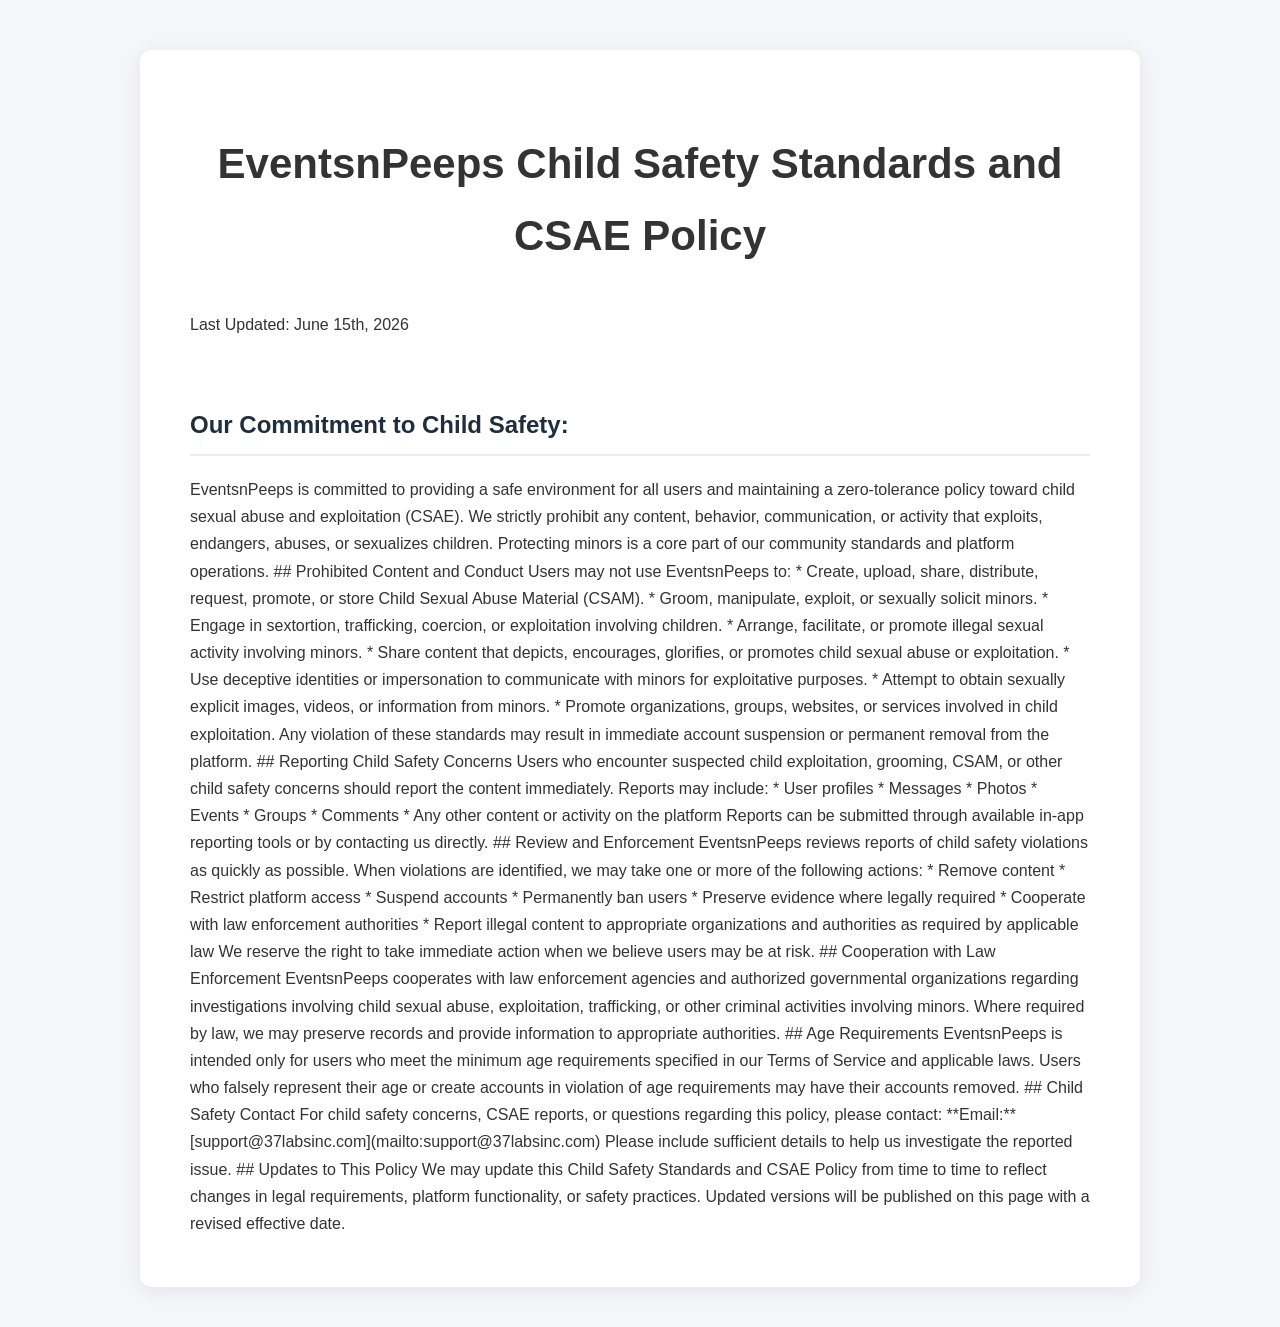
==== csae-policy/index.html @ 0b88aa5e "Added Child Safety Policy" ====
<!DOCTYPE html>
<html>
<head>
    <meta charset="utf-8">
    <title>EventsNPeeps - Child Safety Policy</title>
	<link rel="stylesheet" href="../css/privacy-policy.css">
</head>
<body style="font-family: sans-serif; padding-top: 50px;">
	<div class="policy-container">
		<h1>EventsnPeeps Child Safety Standards and CSAE Policy</h1>
		Last Updated: June 15th, 2026
		<br/>
		<br />
		<h2>Our Commitment to Child Safety:</h2>
		EventsnPeeps is committed to providing a safe environment for all users and maintaining a zero-tolerance policy toward child sexual abuse and exploitation (CSAE).

		We strictly prohibit any content, behavior, communication, or activity that exploits, endangers, abuses, or sexualizes children. Protecting minors is a core part of our community standards and platform operations.
		
		## Prohibited Content and Conduct
		
		Users may not use EventsnPeeps to:
		
		* Create, upload, share, distribute, request, promote, or store Child Sexual Abuse Material (CSAM).
		* Groom, manipulate, exploit, or sexually solicit minors.
		* Engage in sextortion, trafficking, coercion, or exploitation involving children.
		* Arrange, facilitate, or promote illegal sexual activity involving minors.
		* Share content that depicts, encourages, glorifies, or promotes child sexual abuse or exploitation.
		* Use deceptive identities or impersonation to communicate with minors for exploitative purposes.
		* Attempt to obtain sexually explicit images, videos, or information from minors.
		* Promote organizations, groups, websites, or services involved in child exploitation.
		
		Any violation of these standards may result in immediate account suspension or permanent removal from the platform.
		
		## Reporting Child Safety Concerns
		
		Users who encounter suspected child exploitation, grooming, CSAM, or other child safety concerns should report the content immediately.
		
		Reports may include:
		
		* User profiles
		* Messages
		* Photos
		* Events
		* Groups
		* Comments
		* Any other content or activity on the platform
		
		Reports can be submitted through available in-app reporting tools or by contacting us directly.
		
		## Review and Enforcement
		
		EventsnPeeps reviews reports of child safety violations as quickly as possible.
		
		When violations are identified, we may take one or more of the following actions:
		
		* Remove content
		* Restrict platform access
		* Suspend accounts
		* Permanently ban users
		* Preserve evidence where legally required
		* Cooperate with law enforcement authorities
		* Report illegal content to appropriate organizations and authorities as required by applicable law
		
		We reserve the right to take immediate action when we believe users may be at risk.
		
		## Cooperation with Law Enforcement
		
		EventsnPeeps cooperates with law enforcement agencies and authorized governmental organizations regarding investigations involving child sexual abuse, exploitation, trafficking, or other criminal activities involving minors.
		
		Where required by law, we may preserve records and provide information to appropriate authorities.
		
		## Age Requirements
		
		EventsnPeeps is intended only for users who meet the minimum age requirements specified in our Terms of Service and applicable laws.
		
		Users who falsely represent their age or create accounts in violation of age requirements may have their accounts removed.
		
		## Child Safety Contact
		
		For child safety concerns, CSAE reports, or questions regarding this policy, please contact:
		
		**Email:** [support@37labsinc.com](mailto:support@37labsinc.com)
		
		Please include sufficient details to help us investigate the reported issue.
		
		## Updates to This Policy
		
		We may update this Child Safety Standards and CSAE Policy from time to time to reflect changes in legal requirements, platform functionality, or safety practices. Updated versions will be published on this page with a revised effective date.
	</div>
</body>
</html>
---- css/privacy-policy.css ----
body {
    font-family: Arial, sans-serif;
    background-color: #f4f6f9;
    margin: 0;
    padding: 40px 20px;
    color: #333;
    line-height: 1.7;
}

.policy-container {
    max-width: 900px;
    margin: 0 auto;
    background: #ffffff;
    padding: 50px;
    border-radius: 12px;
    box-shadow: 0 4px 20px rgba(0,0,0,0.08);
}

.policy-container h1 {
    text-align: center;
    margin-bottom: 40px;
    font-size: 42px;
}

.policy-container h2 {
    margin-top: 40px;
    color: #1f2d3d;
    border-bottom: 2px solid #ececec;
    padding-bottom: 8px;
}

.policy-container p {
    margin-bottom: 15px;
}

.policy-container ul {
    margin-left: 25px;
    margin-bottom: 20px;
}

.policy-container li {
    margin-bottom: 8px;
}

.policy-container hr {
    border: none;
    border-top: 1px solid #ddd;
    margin: 35px 0;
}

.contact-box {
    margin-top: 40px;
    padding: 20px;
    background: #f8f9fb;
    border-left: 4px solid #1f2d3d;
    border-radius: 8px;
}

@media (max-width: 768px) {
    .policy-container {
        padding: 25px;
    }

    .policy-container h1 {
        font-size: 30px;
    }

    .policy-container h2 {
        font-size: 22px;
    }
}
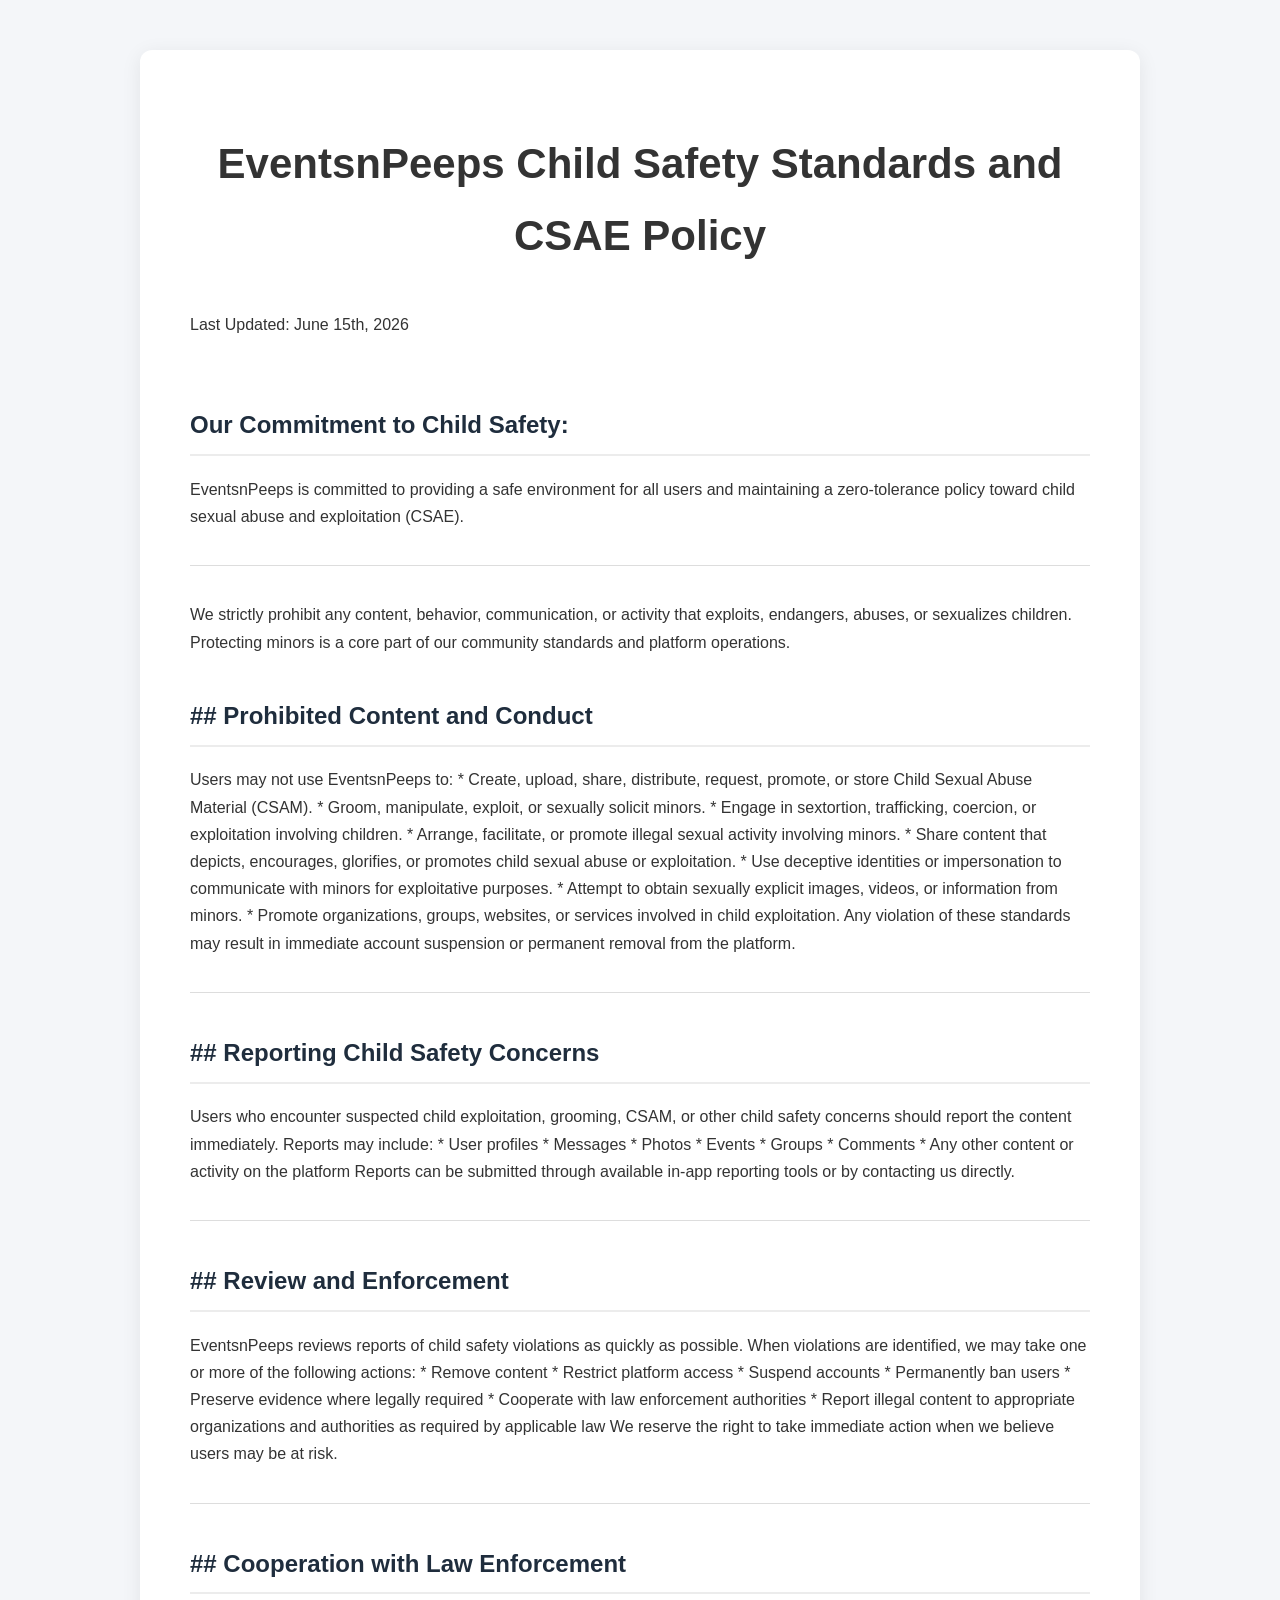
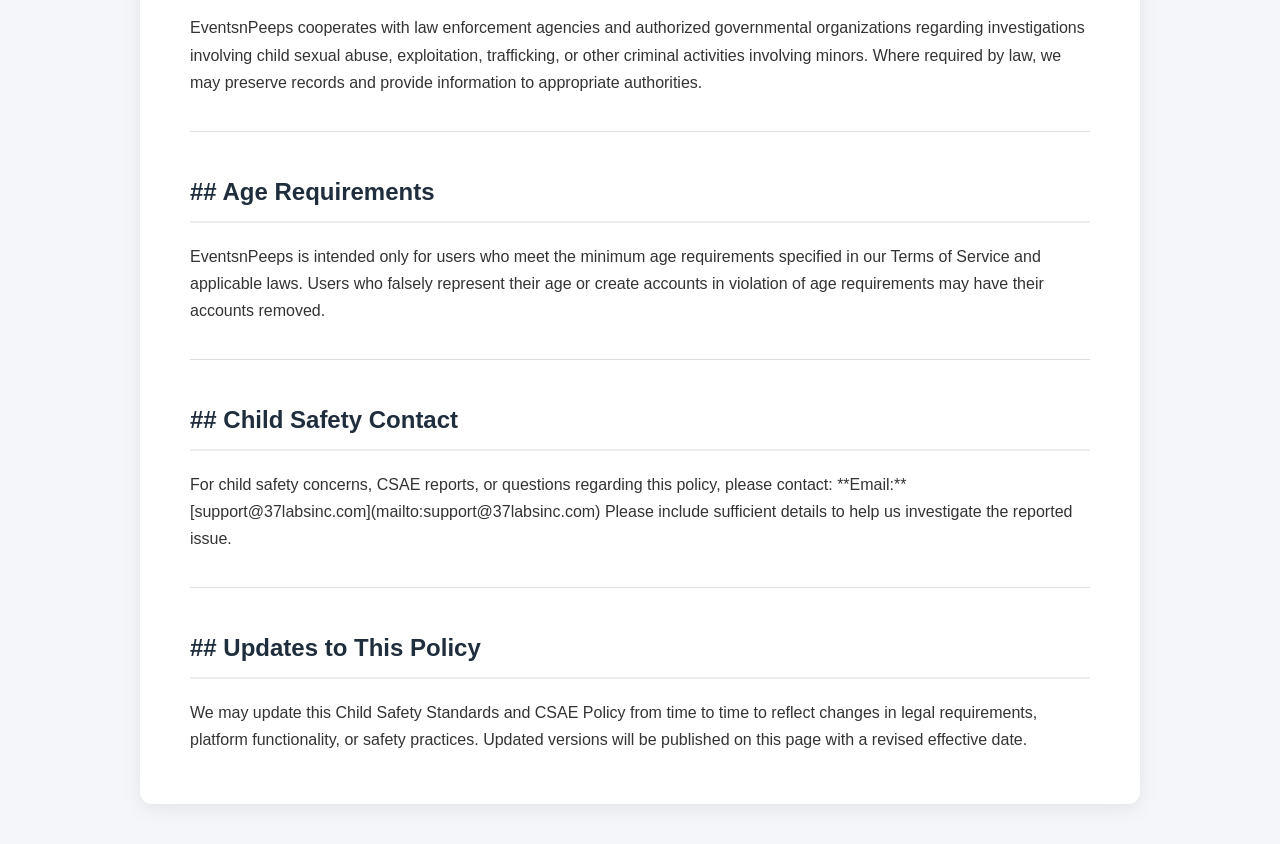
==== commit 13426776: "Added hr and h2s" ====
--- a/csae-policy/index.html
+++ b/csae-policy/index.html
@@ -13,10 +13,10 @@
 		<br />
 		<h2>Our Commitment to Child Safety:</h2>
 		EventsnPeeps is committed to providing a safe environment for all users and maintaining a zero-tolerance policy toward child sexual abuse and exploitation (CSAE).
-
+		<hr>
 		We strictly prohibit any content, behavior, communication, or activity that exploits, endangers, abuses, or sexualizes children. Protecting minors is a core part of our community standards and platform operations.
 		
-		## Prohibited Content and Conduct
+		<h2>## Prohibited Content and Conduct</h2>
 		
 		Users may not use EventsnPeeps to:
 		
@@ -30,8 +30,8 @@
 		* Promote organizations, groups, websites, or services involved in child exploitation.
 		
 		Any violation of these standards may result in immediate account suspension or permanent removal from the platform.
-		
-		## Reporting Child Safety Concerns
+		<hr>
+		<h2>## Reporting Child Safety Concerns</h2>
 		
 		Users who encounter suspected child exploitation, grooming, CSAM, or other child safety concerns should report the content immediately.
 		
@@ -46,8 +46,8 @@
 		* Any other content or activity on the platform
 		
 		Reports can be submitted through available in-app reporting tools or by contacting us directly.
-		
-		## Review and Enforcement
+		<hr>
+		<h2>## Review and Enforcement</h2>
 		
 		EventsnPeeps reviews reports of child safety violations as quickly as possible.
 		
@@ -62,28 +62,28 @@
 		* Report illegal content to appropriate organizations and authorities as required by applicable law
 		
 		We reserve the right to take immediate action when we believe users may be at risk.
-		
-		## Cooperation with Law Enforcement
+		<hr>
+		<h2>## Cooperation with Law Enforcement</h2>
 		
 		EventsnPeeps cooperates with law enforcement agencies and authorized governmental organizations regarding investigations involving child sexual abuse, exploitation, trafficking, or other criminal activities involving minors.
 		
 		Where required by law, we may preserve records and provide information to appropriate authorities.
-		
-		## Age Requirements
+		<hr>
+		<h2>## Age Requirements</h2>
 		
 		EventsnPeeps is intended only for users who meet the minimum age requirements specified in our Terms of Service and applicable laws.
 		
 		Users who falsely represent their age or create accounts in violation of age requirements may have their accounts removed.
-		
-		## Child Safety Contact
+		<hr>
+		<h2>## Child Safety Contact</h2>
 		
 		For child safety concerns, CSAE reports, or questions regarding this policy, please contact:
 		
 		**Email:** [support@37labsinc.com](mailto:support@37labsinc.com)
 		
 		Please include sufficient details to help us investigate the reported issue.
-		
-		## Updates to This Policy
+		<hr>
+		<h2>## Updates to This Policy</h2>
 		
 		We may update this Child Safety Standards and CSAE Policy from time to time to reflect changes in legal requirements, platform functionality, or safety practices. Updated versions will be published on this page with a revised effective date.
 	</div>
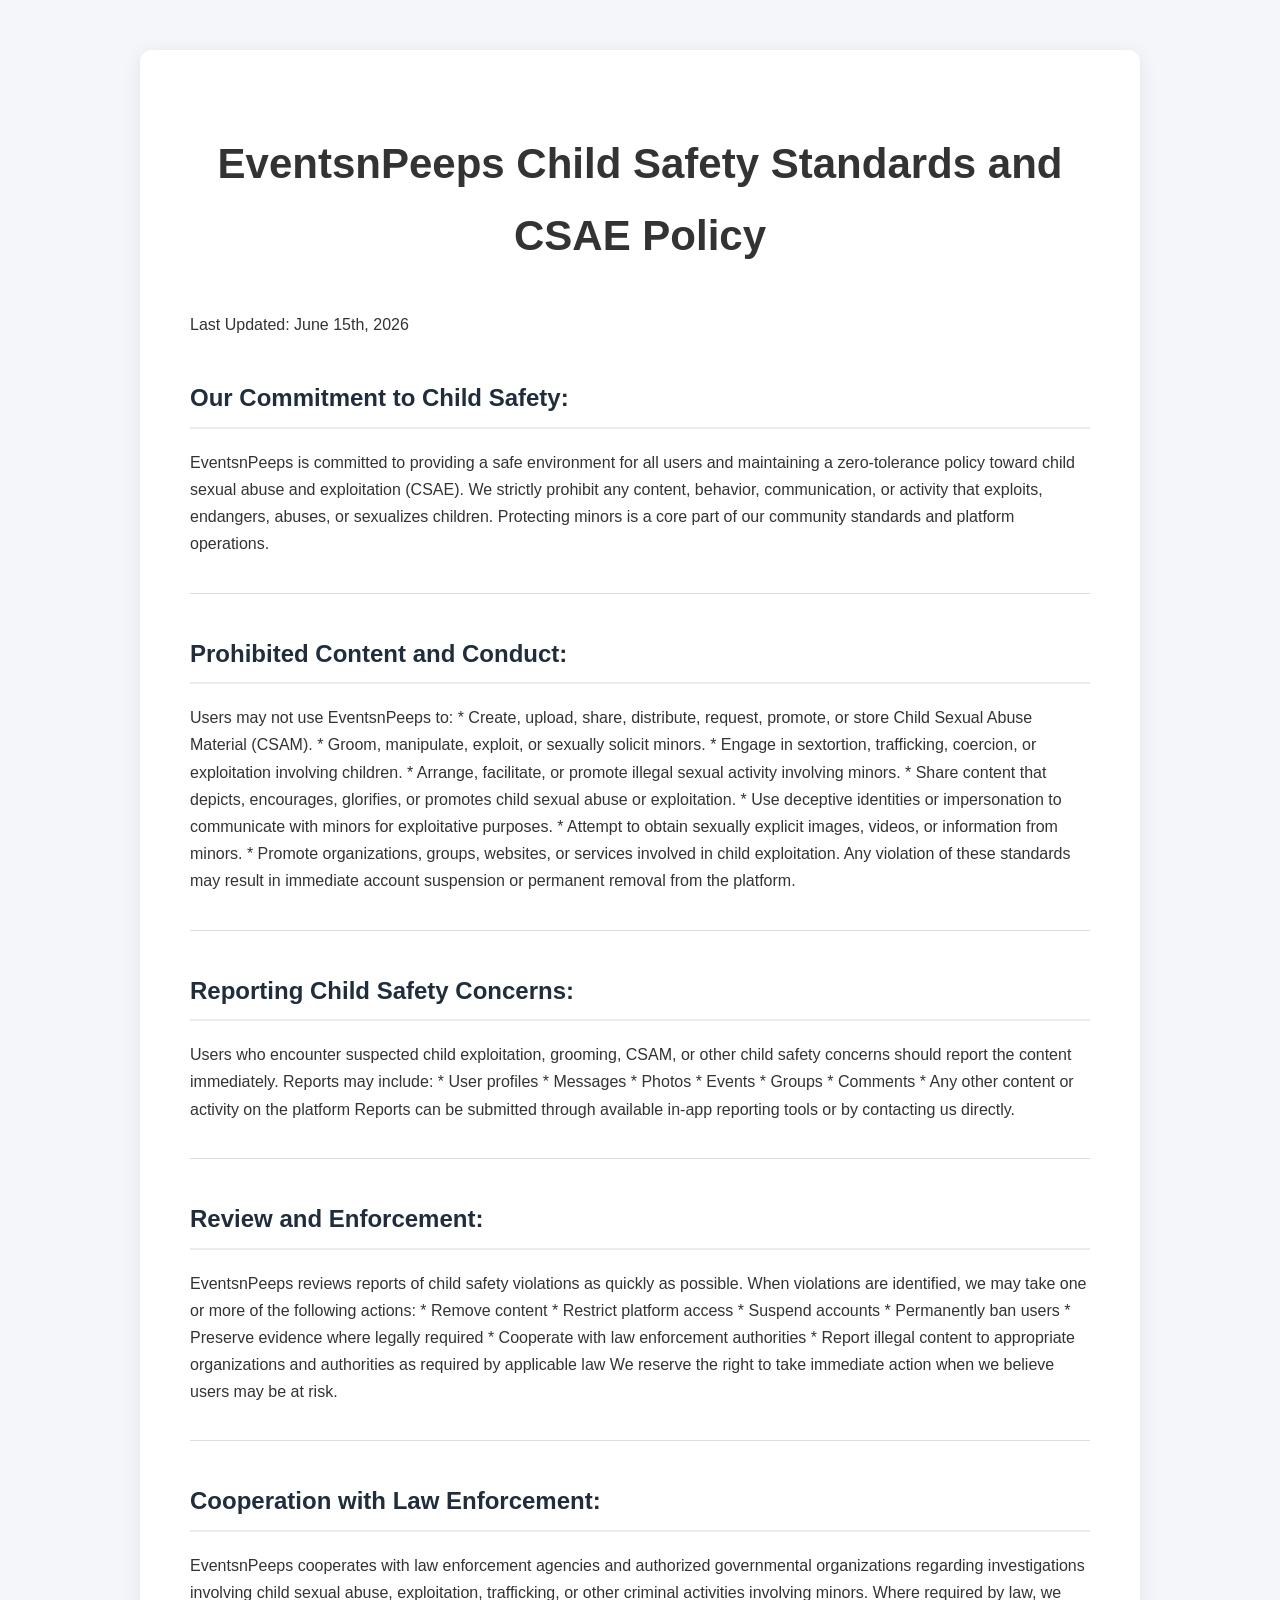
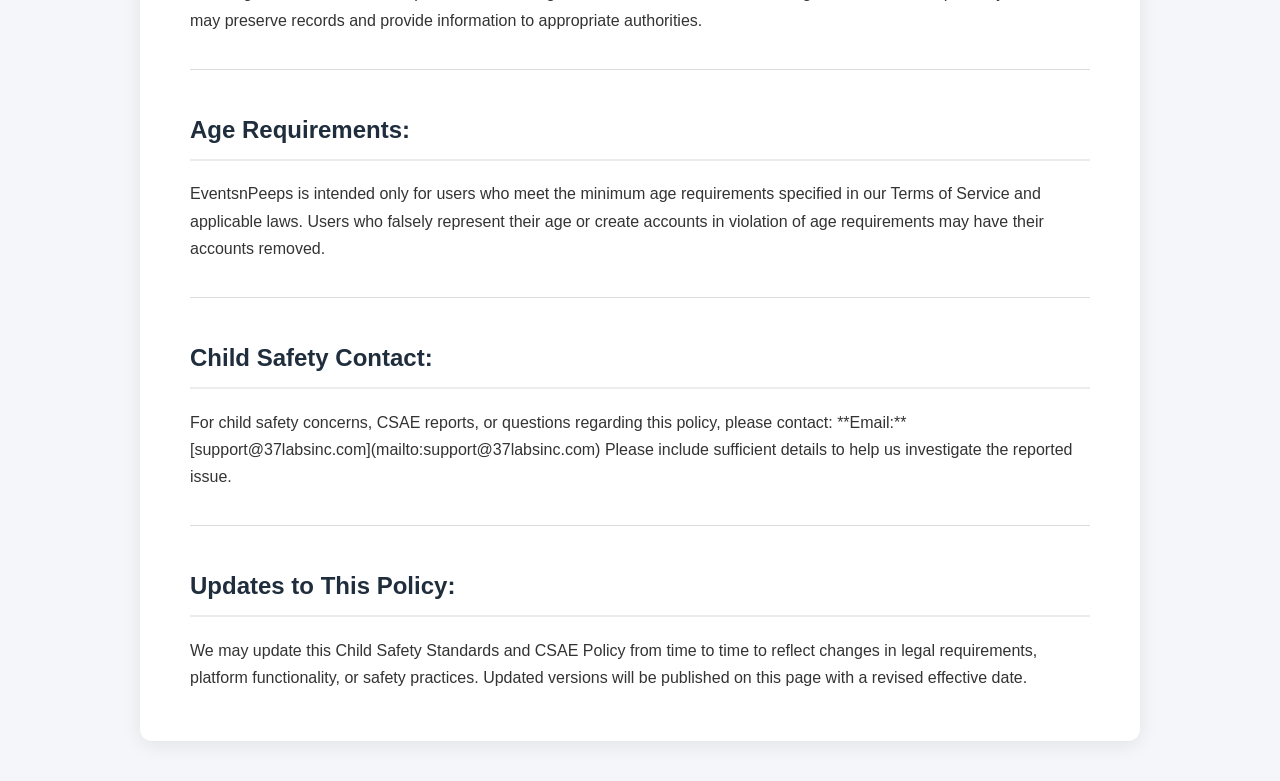
==== commit c90cdd3b: "Updated formatting" ====
--- a/csae-policy/index.html
+++ b/csae-policy/index.html
@@ -10,13 +10,12 @@
 		<h1>EventsnPeeps Child Safety Standards and CSAE Policy</h1>
 		Last Updated: June 15th, 2026
 		<br/>
-		<br />
 		<h2>Our Commitment to Child Safety:</h2>
 		EventsnPeeps is committed to providing a safe environment for all users and maintaining a zero-tolerance policy toward child sexual abuse and exploitation (CSAE).
+		
+		We strictly prohibit any content, behavior, communication, or activity that exploits, endangers, abuses, or sexualizes children. Protecting minors is a core part of our community standards and platform operations.
 		<hr>
-		We strictly prohibit any content, behavior, communication, or activity that exploits, endangers, abuses, or sexualizes children. Protecting minors is a core part of our community standards and platform operations.
-		
-		<h2>## Prohibited Content and Conduct</h2>
+		<h2>Prohibited Content and Conduct:</h2>
 		
 		Users may not use EventsnPeeps to:
 		
@@ -31,7 +30,7 @@
 		
 		Any violation of these standards may result in immediate account suspension or permanent removal from the platform.
 		<hr>
-		<h2>## Reporting Child Safety Concerns</h2>
+		<h2>Reporting Child Safety Concerns:</h2>
 		
 		Users who encounter suspected child exploitation, grooming, CSAM, or other child safety concerns should report the content immediately.
 		
@@ -47,7 +46,7 @@
 		
 		Reports can be submitted through available in-app reporting tools or by contacting us directly.
 		<hr>
-		<h2>## Review and Enforcement</h2>
+		<h2>Review and Enforcement:</h2>
 		
 		EventsnPeeps reviews reports of child safety violations as quickly as possible.
 		
@@ -63,19 +62,19 @@
 		
 		We reserve the right to take immediate action when we believe users may be at risk.
 		<hr>
-		<h2>## Cooperation with Law Enforcement</h2>
+		<h2>Cooperation with Law Enforcement:</h2>
 		
 		EventsnPeeps cooperates with law enforcement agencies and authorized governmental organizations regarding investigations involving child sexual abuse, exploitation, trafficking, or other criminal activities involving minors.
 		
 		Where required by law, we may preserve records and provide information to appropriate authorities.
 		<hr>
-		<h2>## Age Requirements</h2>
+		<h2>Age Requirements:</h2>
 		
 		EventsnPeeps is intended only for users who meet the minimum age requirements specified in our Terms of Service and applicable laws.
 		
 		Users who falsely represent their age or create accounts in violation of age requirements may have their accounts removed.
 		<hr>
-		<h2>## Child Safety Contact</h2>
+		<h2>Child Safety Contact:</h2>
 		
 		For child safety concerns, CSAE reports, or questions regarding this policy, please contact:
 		
@@ -83,7 +82,7 @@
 		
 		Please include sufficient details to help us investigate the reported issue.
 		<hr>
-		<h2>## Updates to This Policy</h2>
+		<h2>Updates to This Policy:</h2>
 		
 		We may update this Child Safety Standards and CSAE Policy from time to time to reflect changes in legal requirements, platform functionality, or safety practices. Updated versions will be published on this page with a revised effective date.
 	</div>
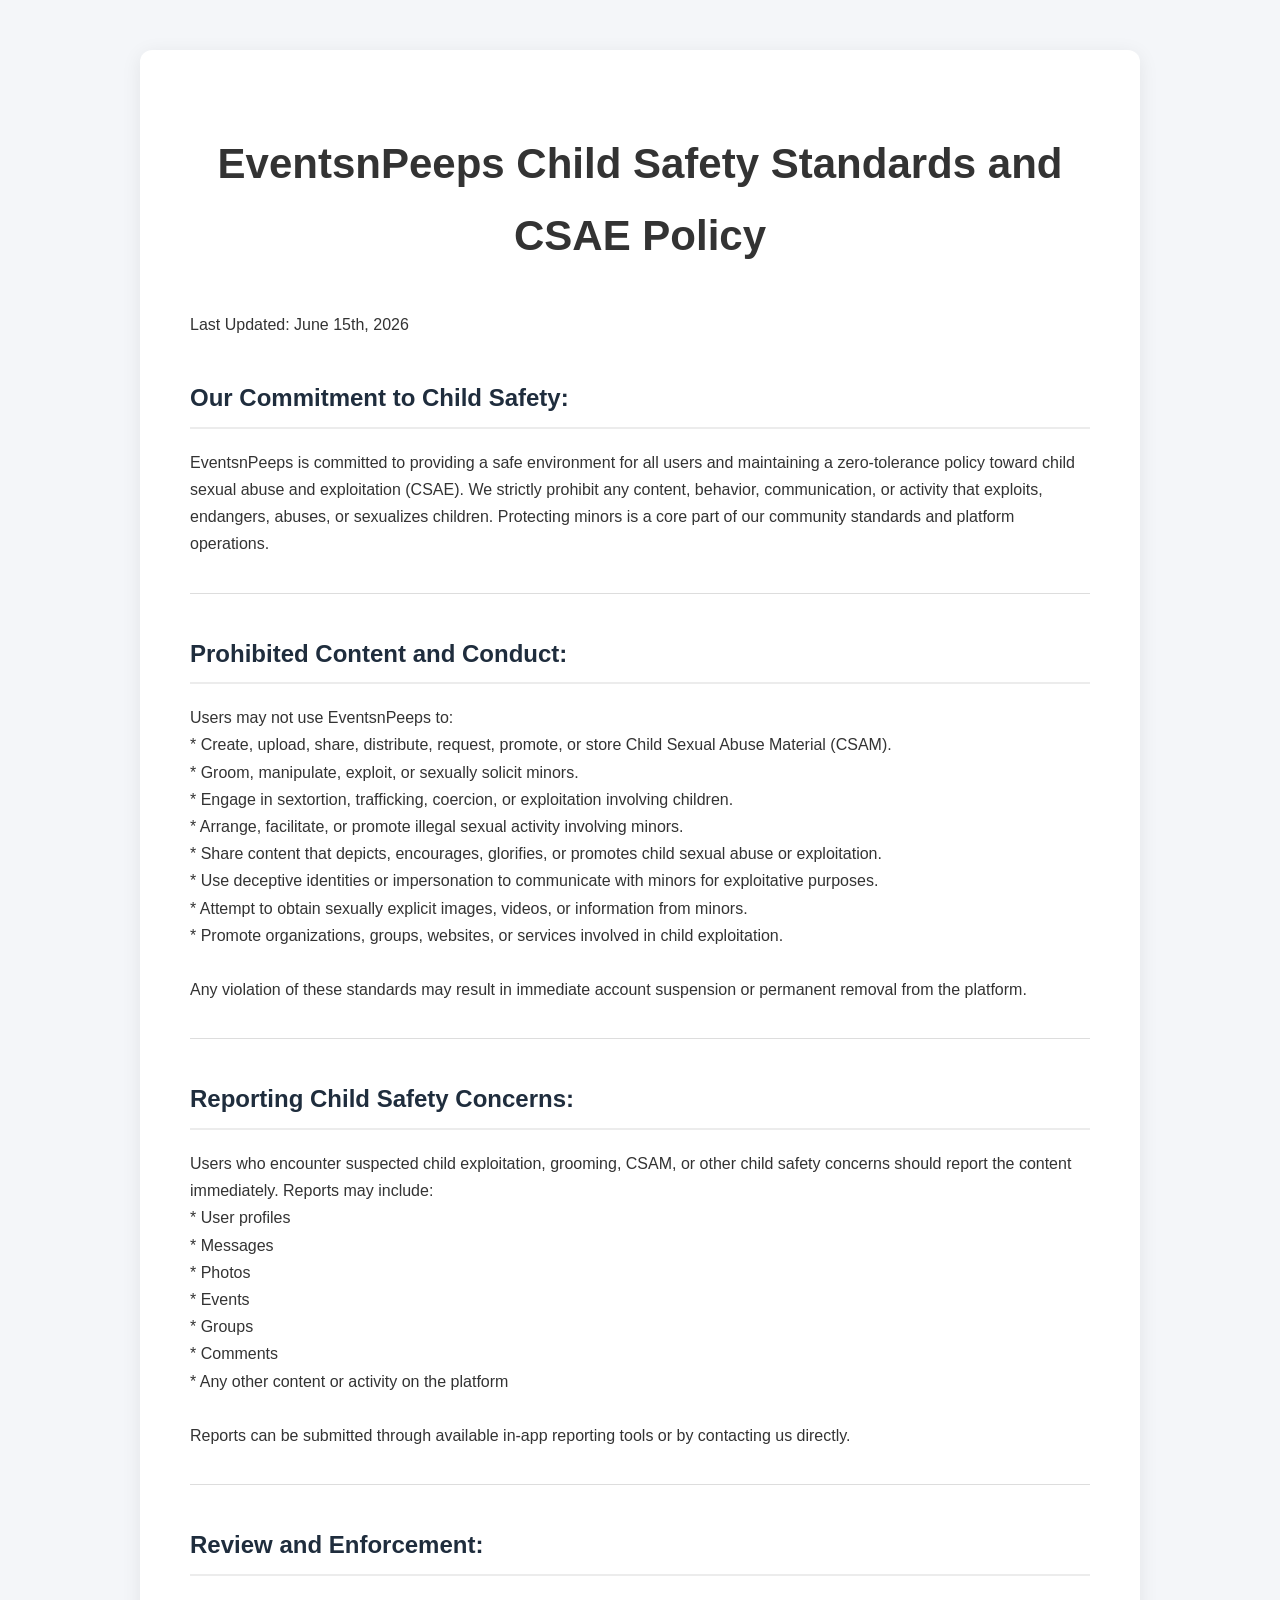
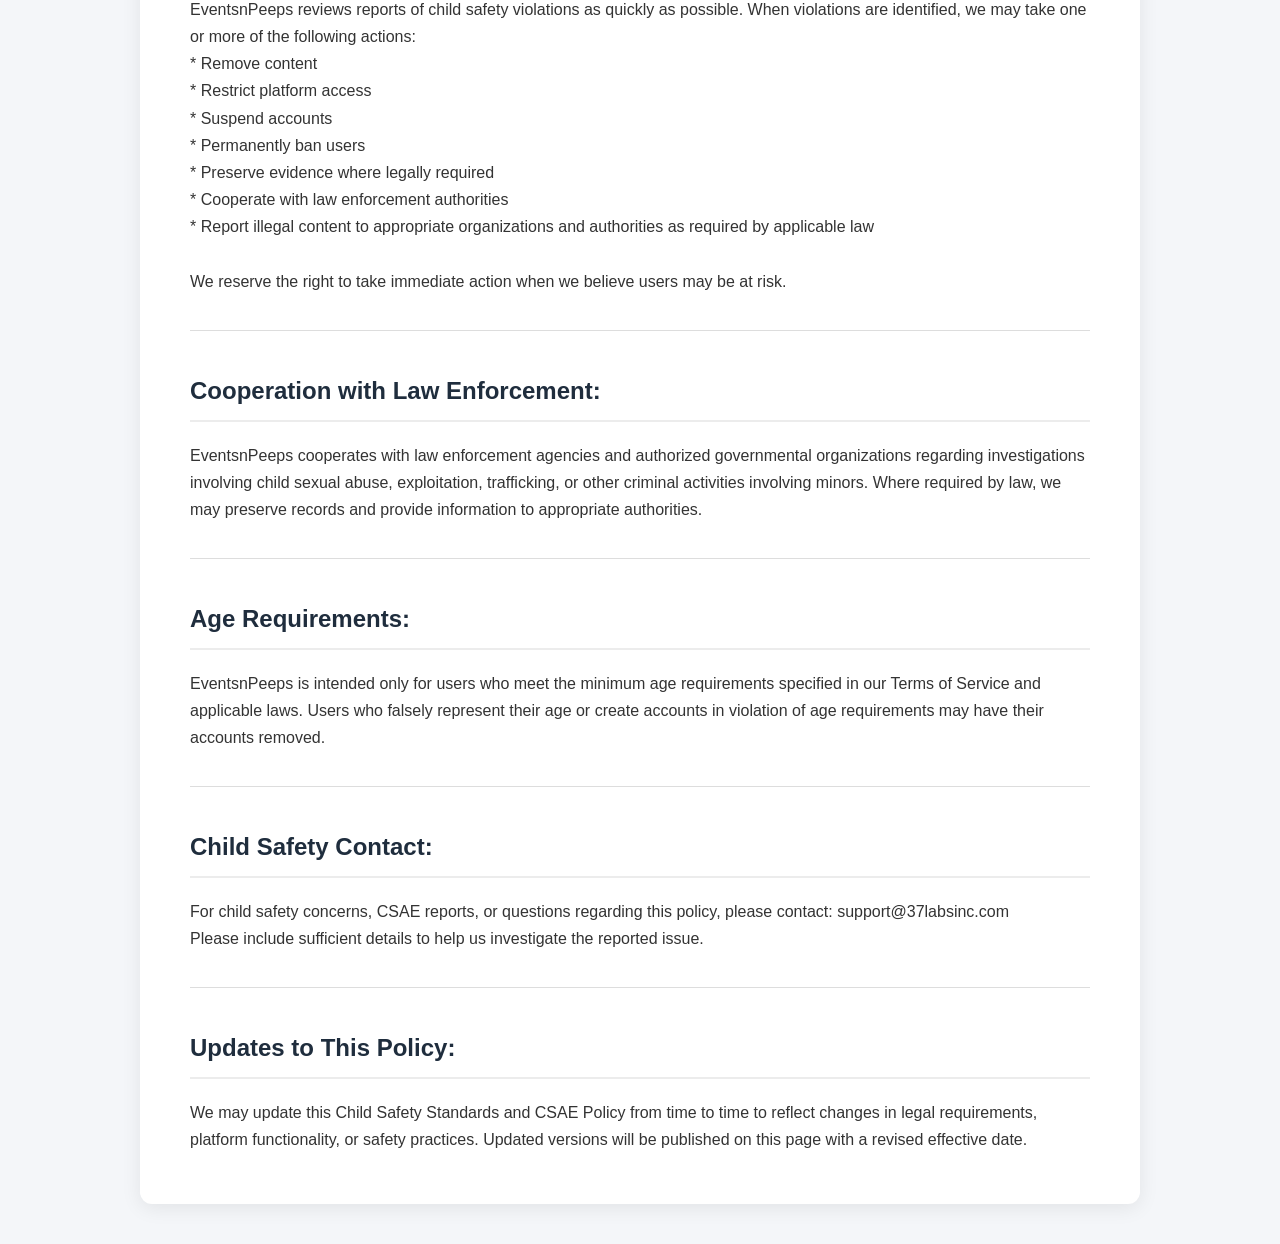
==== commit b5a2b4a8: "Added brs" ====
--- a/csae-policy/index.html
+++ b/csae-policy/index.html
@@ -18,16 +18,16 @@
 		<h2>Prohibited Content and Conduct:</h2>
 		
 		Users may not use EventsnPeeps to:
-		
-		* Create, upload, share, distribute, request, promote, or store Child Sexual Abuse Material (CSAM).
-		* Groom, manipulate, exploit, or sexually solicit minors.
-		* Engage in sextortion, trafficking, coercion, or exploitation involving children.
-		* Arrange, facilitate, or promote illegal sexual activity involving minors.
-		* Share content that depicts, encourages, glorifies, or promotes child sexual abuse or exploitation.
-		* Use deceptive identities or impersonation to communicate with minors for exploitative purposes.
-		* Attempt to obtain sexually explicit images, videos, or information from minors.
-		* Promote organizations, groups, websites, or services involved in child exploitation.
-		
+		<br>
+		* Create, upload, share, distribute, request, promote, or store Child Sexual Abuse Material (CSAM).<br>
+		* Groom, manipulate, exploit, or sexually solicit minors.<br>
+		* Engage in sextortion, trafficking, coercion, or exploitation involving children.<br>
+		* Arrange, facilitate, or promote illegal sexual activity involving minors.<br>
+		* Share content that depicts, encourages, glorifies, or promotes child sexual abuse or exploitation.<br>
+		* Use deceptive identities or impersonation to communicate with minors for exploitative purposes.<br>
+		* Attempt to obtain sexually explicit images, videos, or information from minors.<br>
+		* Promote organizations, groups, websites, or services involved in child exploitation.<br>
+		<br>
 		Any violation of these standards may result in immediate account suspension or permanent removal from the platform.
 		<hr>
 		<h2>Reporting Child Safety Concerns:</h2>
@@ -35,15 +35,15 @@
 		Users who encounter suspected child exploitation, grooming, CSAM, or other child safety concerns should report the content immediately.
 		
 		Reports may include:
-		
-		* User profiles
-		* Messages
-		* Photos
-		* Events
-		* Groups
-		* Comments
-		* Any other content or activity on the platform
-		
+		<br>
+		* User profiles<br>
+		* Messages<br>
+		* Photos<br>
+		* Events<br>
+		* Groups<br>
+		* Comments<br>
+		* Any other content or activity on the platform<br>
+		<br>
 		Reports can be submitted through available in-app reporting tools or by contacting us directly.
 		<hr>
 		<h2>Review and Enforcement:</h2>
@@ -51,15 +51,15 @@
 		EventsnPeeps reviews reports of child safety violations as quickly as possible.
 		
 		When violations are identified, we may take one or more of the following actions:
-		
-		* Remove content
-		* Restrict platform access
-		* Suspend accounts
-		* Permanently ban users
-		* Preserve evidence where legally required
-		* Cooperate with law enforcement authorities
-		* Report illegal content to appropriate organizations and authorities as required by applicable law
-		
+		<br>
+		* Remove content<br>
+		* Restrict platform access<br>
+		* Suspend accounts<br>
+		* Permanently ban users<br>
+		* Preserve evidence where legally required<br>
+		* Cooperate with law enforcement authorities<br>
+		* Report illegal content to appropriate organizations and authorities as required by applicable law<br>
+		<br>
 		We reserve the right to take immediate action when we believe users may be at risk.
 		<hr>
 		<h2>Cooperation with Law Enforcement:</h2>
@@ -76,10 +76,8 @@
 		<hr>
 		<h2>Child Safety Contact:</h2>
 		
-		For child safety concerns, CSAE reports, or questions regarding this policy, please contact:
-		
-		**Email:** [support@37labsinc.com](mailto:support@37labsinc.com)
-		
+		For child safety concerns, CSAE reports, or questions regarding this policy, please contact: support@37labsinc.com
+		<br>
 		Please include sufficient details to help us investigate the reported issue.
 		<hr>
 		<h2>Updates to This Policy:</h2>
